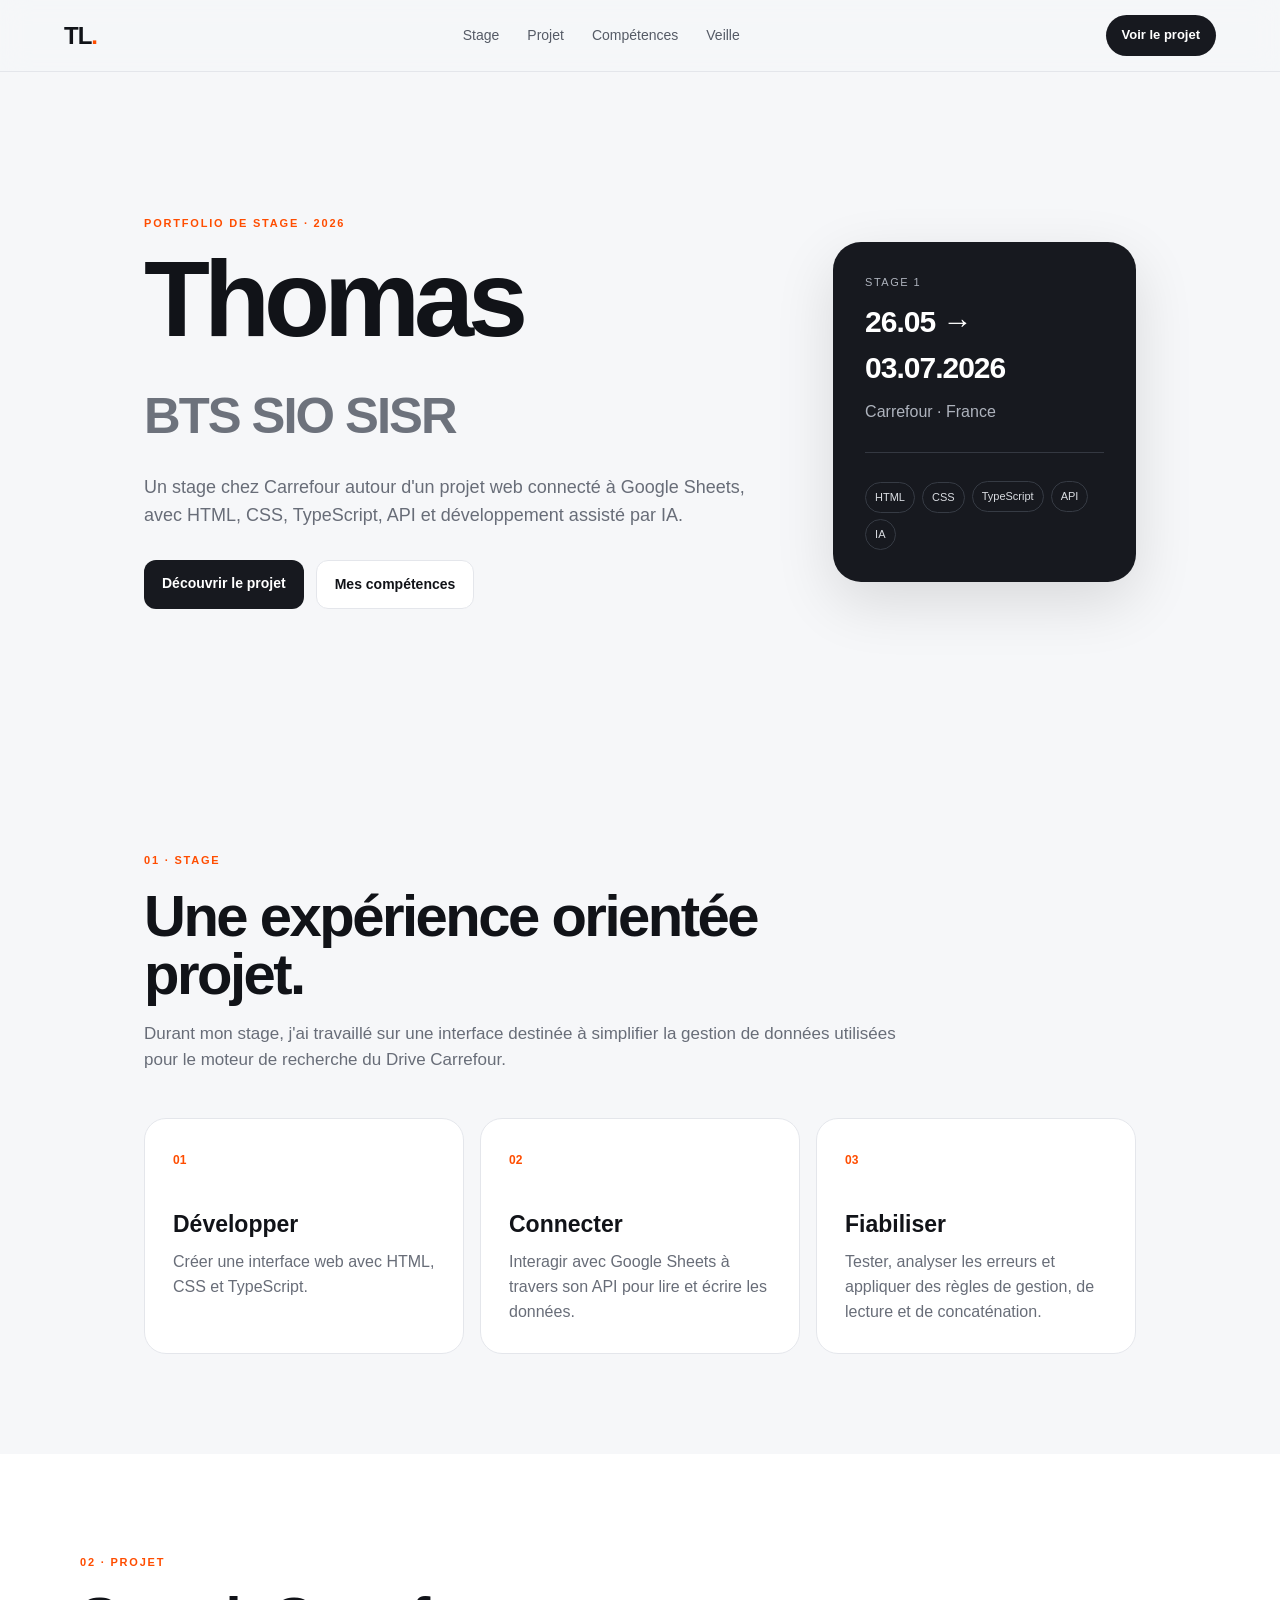
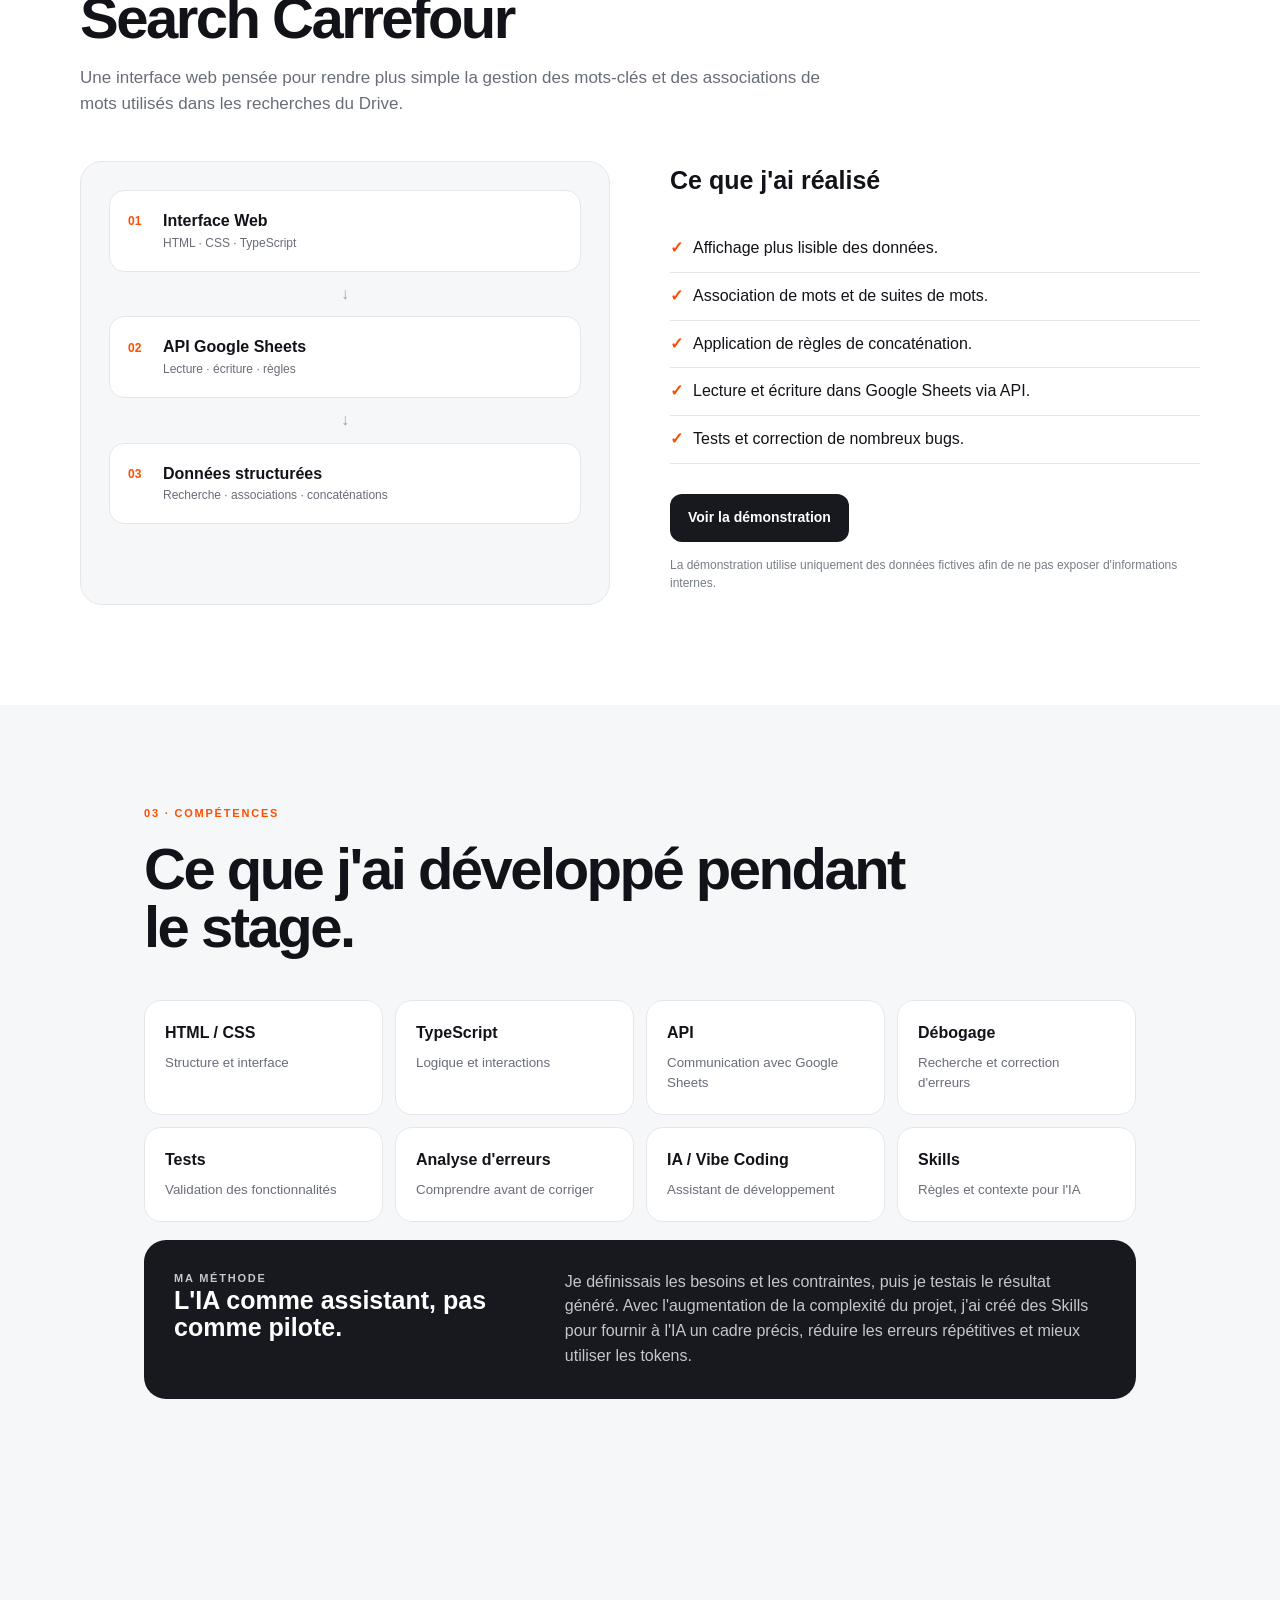
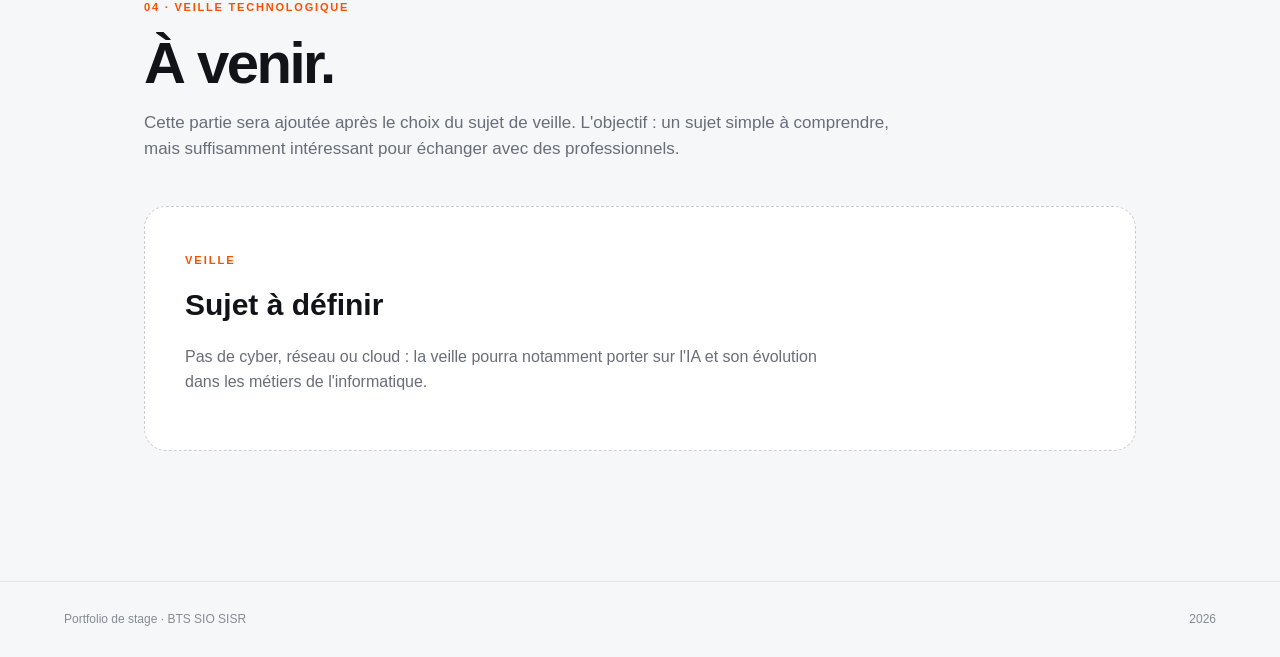
==== index.html @ 4d15cdb6 "Add files via upload" ====
<!doctype html>
<html lang="fr">
<head>
  <meta charset="utf-8">
  <meta name="viewport" content="width=device-width, initial-scale=1">
  <meta name="description" content="Portfolio de stage BTS SIO SISR — Thomas">
  <title>Portfolio — Stage BTS SIO SISR</title>
  <link rel="stylesheet" href="style.css">
</head>
<body>
  <header class="topbar">
    <a class="brand" href="#accueil">TL<span>.</span></a>
    <nav>
      <a href="#stage">Stage</a>
      <a href="#projet">Projet</a>
      <a href="#competences">Compétences</a>
      <a href="#veille">Veille</a>
    </nav>
    <a class="nav-cta" href="projet-demo.html">Voir le projet</a>
  </header>

  <main>
    <section id="accueil" class="hero section">
      <div class="hero-copy reveal">
        <p class="eyebrow">PORTFOLIO DE STAGE · 2026</p>
        <h1>Thomas<br><span>BTS SIO SISR</span></h1>
        <p class="lead">Un stage chez Carrefour autour d'un projet web connecté à Google Sheets, avec HTML, CSS, TypeScript, API et développement assisté par IA.</p>
        <div class="actions">
          <a class="button primary" href="#projet">Découvrir le projet</a>
          <a class="button secondary" href="#competences">Mes compétences</a>
        </div>
      </div>
      <div class="hero-card reveal">
        <div class="card-label">STAGE 1</div>
        <div class="date">26.05 → 03.07.2026</div>
        <div class="place">Carrefour · France</div>
        <div class="mini-line"></div>
        <div class="tags"><span>HTML</span><span>CSS</span><span>TypeScript</span><span>API</span><span>IA</span></div>
      </div>
    </section>

    <section id="stage" class="section">
      <div class="section-head reveal"><p class="eyebrow">01 · STAGE</p><h2>Une expérience orientée projet.</h2><p>Durant mon stage, j'ai travaillé sur une interface destinée à simplifier la gestion de données utilisées pour le moteur de recherche du Drive Carrefour.</p></div>
      <div class="grid three reveal">
        <article class="info-card"><span class="number">01</span><h3>Développer</h3><p>Créer une interface web avec HTML, CSS et TypeScript.</p></article>
        <article class="info-card"><span class="number">02</span><h3>Connecter</h3><p>Interagir avec Google Sheets à travers son API pour lire et écrire les données.</p></article>
        <article class="info-card"><span class="number">03</span><h3>Fiabiliser</h3><p>Tester, analyser les erreurs et appliquer des règles de gestion, de lecture et de concaténation.</p></article>
      </div>
    </section>

    <section id="projet" class="section project-section">
      <div class="section-head reveal"><p class="eyebrow">02 · PROJET</p><h2>Search Carrefour</h2><p>Une interface web pensée pour rendre plus simple la gestion des mots-clés et des associations de mots utilisés dans les recherches du Drive.</p></div>
      <div class="project-layout">
        <div class="project-panel reveal">
          <div class="flow">
            <div class="flow-item"><b>01</b><span>Interface Web</span><small>HTML · CSS · TypeScript</small></div>
            <div class="arrow">↓</div>
            <div class="flow-item"><b>02</b><span>API Google Sheets</span><small>Lecture · écriture · règles</small></div>
            <div class="arrow">↓</div>
            <div class="flow-item"><b>03</b><span>Données structurées</span><small>Recherche · associations · concaténations</small></div>
          </div>
        </div>
        <div class="project-text reveal">
          <h3>Ce que j'ai réalisé</h3>
          <ul class="check-list">
            <li>Affichage plus lisible des données.</li>
            <li>Association de mots et de suites de mots.</li>
            <li>Application de règles de concaténation.</li>
            <li>Lecture et écriture dans Google Sheets via API.</li>
            <li>Tests et correction de nombreux bugs.</li>
          </ul>
          <a class="button primary" href="projet-demo.html">Voir la démonstration</a>
          <p class="note">La démonstration utilise uniquement des données fictives afin de ne pas exposer d'informations internes.</p>
        </div>
      </div>
    </section>

    <section id="competences" class="section">
      <div class="section-head reveal"><p class="eyebrow">03 · COMPÉTENCES</p><h2>Ce que j'ai développé pendant le stage.</h2></div>
      <div class="skills-grid reveal">
        <div><span>HTML / CSS</span><small>Structure et interface</small></div>
        <div><span>TypeScript</span><small>Logique et interactions</small></div>
        <div><span>API</span><small>Communication avec Google Sheets</small></div>
        <div><span>Débogage</span><small>Recherche et correction d'erreurs</small></div>
        <div><span>Tests</span><small>Validation des fonctionnalités</small></div>
        <div><span>Analyse d'erreurs</span><small>Comprendre avant de corriger</small></div>
        <div><span>IA / Vibe Coding</span><small>Assistant de développement</small></div>
        <div><span>Skills</span><small>Règles et contexte pour l'IA</small></div>
      </div>
      <div class="ai-story reveal">
        <div><p class="eyebrow">MA MÉTHODE</p><h3>L'IA comme assistant, pas comme pilote.</h3></div>
        <p>Je définissais les besoins et les contraintes, puis je testais le résultat généré. Avec l'augmentation de la complexité du projet, j'ai créé des Skills pour fournir à l'IA un cadre précis, réduire les erreurs répétitives et mieux utiliser les tokens.</p>
      </div>
    </section>

    <section id="veille" class="section last-section">
      <div class="section-head reveal"><p class="eyebrow">04 · VEILLE TECHNOLOGIQUE</p><h2>À venir.</h2><p>Cette partie sera ajoutée après le choix du sujet de veille. L'objectif : un sujet simple à comprendre, mais suffisamment intéressant pour échanger avec des professionnels.</p></div>
      <div class="veille-placeholder reveal"><span>VEILLE</span><strong>Sujet à définir</strong><p>Pas de cyber, réseau ou cloud : la veille pourra notamment porter sur l'IA et son évolution dans les métiers de l'informatique.</p></div>
    </section>
  </main>

  <footer><span>Portfolio de stage · BTS SIO SISR</span><span>2026</span></footer>
  <script src="script.js"></script>
</body>
</html>
---- style.css ----
:root{--bg:#f6f7f9;--surface:#fff;--text:#111318;--muted:#686d78;--line:#e4e6eb;--accent:#ff4d00;--dark:#17191f;--radius:22px}*{box-sizing:border-box}html{scroll-behavior:smooth}body{margin:0;background:var(--bg);color:var(--text);font-family:Inter,-apple-system,BlinkMacSystemFont,"Segoe UI",sans-serif;line-height:1.55}a{text-decoration:none;color:inherit}.topbar{height:72px;display:flex;align-items:center;justify-content:space-between;padding:0 5vw;border-bottom:1px solid var(--line);background:rgba(246,247,249,.9);backdrop-filter:blur(14px);position:sticky;top:0;z-index:10}.brand{font-size:24px;font-weight:850;letter-spacing:-1px}.brand span{color:var(--accent)}nav{display:flex;gap:28px;color:#555b66;font-size:14px}nav a:hover{color:var(--text)}.nav-cta{background:var(--dark);color:#fff;padding:10px 16px;border-radius:999px;font-size:13px;font-weight:700}.section{max-width:1120px;margin:auto;padding:100px 5vw}.hero{min-height:680px;display:grid;grid-template-columns:1.35fr .65fr;gap:60px;align-items:center}.eyebrow{font-size:11px;letter-spacing:1.8px;font-weight:800;color:var(--accent);margin:0 0 18px}.hero h1{font-size:clamp(58px,9vw,108px);line-height:.9;letter-spacing:-6px;margin:0 0 30px}.hero h1 span{font-size:.47em;letter-spacing:-2px;color:#6d727c}.lead{max-width:650px;color:var(--muted);font-size:18px}.actions{display:flex;gap:12px;margin-top:30px;flex-wrap:wrap}.button{display:inline-flex;padding:13px 18px;border-radius:12px;font-size:14px;font-weight:750}.primary{background:var(--dark);color:#fff}.secondary{border:1px solid var(--line);background:#fff}.hero-card{background:var(--dark);color:#fff;border-radius:28px;padding:32px;min-height:330px;display:flex;flex-direction:column;justify-content:flex-end;box-shadow:0 20px 60px rgba(0,0,0,.12)}.card-label{font-size:11px;letter-spacing:1.5px;color:#aeb3bd}.date{font-size:30px;font-weight:800;letter-spacing:-1px;margin:8px 0}.place{color:#aeb3bd}.mini-line{height:1px;background:#343841;margin:28px 0}.tags{display:flex;gap:7px;flex-wrap:wrap}.tags span{font-size:11px;border:1px solid #363b44;padding:6px 9px;border-radius:999px;color:#d9dce1}.section-head{max-width:760px;margin-bottom:44px}.section-head h2{font-size:clamp(36px,5vw,58px);line-height:1;letter-spacing:-2.5px;margin:0 0 18px}.section-head>p:last-child{color:var(--muted);font-size:17px}.grid{display:grid;gap:16px}.three{grid-template-columns:repeat(3,1fr)}.info-card{background:var(--surface);border:1px solid var(--line);border-radius:var(--radius);padding:28px}.number{color:var(--accent);font-size:12px;font-weight:800}.info-card h3{font-size:23px;margin:35px 0 8px}.info-card p{color:var(--muted);margin:0}.project-section{background:#fff;max-width:none;padding-left:max(5vw,calc((100% - 1120px)/2));padding-right:max(5vw,calc((100% - 1120px)/2))}.project-layout{display:grid;grid-template-columns:1fr 1fr;gap:60px;max-width:1120px}.project-panel{background:var(--bg);border:1px solid var(--line);border-radius:var(--radius);padding:28px}.flow{display:flex;flex-direction:column;gap:10px}.flow-item{background:#fff;border:1px solid var(--line);border-radius:15px;padding:18px;display:grid;grid-template-columns:35px 1fr;align-items:center}.flow-item b{color:var(--accent);font-size:12px}.flow-item span{font-weight:800}.flow-item small{grid-column:2;color:var(--muted);font-size:12px}.arrow{text-align:center;color:#9da2ab}.project-text h3{font-size:25px;margin-top:0}.check-list{padding:0;list-style:none;margin:0 0 30px}.check-list li{padding:11px 0;border-bottom:1px solid var(--line)}.check-list li:before{content:'✓';color:var(--accent);font-weight:800;margin-right:10px}.note,.demo-note{font-size:12px;color:#777d87;margin-top:14px}.skills-grid{display:grid;grid-template-columns:repeat(4,1fr);gap:12px}.skills-grid div{background:#fff;border:1px solid var(--line);border-radius:17px;padding:20px}.skills-grid span{display:block;font-weight:800}.skills-grid small{display:block;color:var(--muted);margin-top:7px}.ai-story{margin-top:18px;background:var(--dark);color:#fff;border-radius:var(--radius);padding:30px;display:grid;grid-template-columns:.8fr 1.2fr;gap:30px}.ai-story h3{font-size:25px;line-height:1.1;margin:0}.ai-story p{color:#c3c7cf;margin:0}.last-section{padding-bottom:130px}.veille-placeholder{border:1px dashed #c9ccd2;border-radius:var(--radius);padding:40px;background:#fff}.veille-placeholder span{font-size:11px;letter-spacing:2px;color:var(--accent);font-weight:800}.veille-placeholder strong{display:block;font-size:30px;margin:10px 0}.veille-placeholder p{color:var(--muted);max-width:650px}footer{border-top:1px solid var(--line);padding:28px 5vw;display:flex;justify-content:space-between;color:#858a93;font-size:12px}.demo-body{background:#eef0f3}.demo-wrap{max-width:1100px;margin:auto;padding:70px 5vw}.demo-head{display:flex;justify-content:space-between;align-items:end;gap:30px;margin-bottom:30px}.demo-head h1{font-size:52px;letter-spacing:-2px;margin:0 0 8px}.demo-head p{color:var(--muted)}.status{font-size:12px;background:#fff;border:1px solid var(--line);padding:9px 12px;border-radius:999px}.status:first-letter{color:#25a15b}.demo-toolbar{display:flex;gap:10px;margin-bottom:15px}.demo-toolbar input{flex:1;border:1px solid var(--line);border-radius:12px;padding:13px 15px;font:inherit;background:#fff}.demo-toolbar button{border:0;border-radius:12px;padding:0 18px;background:var(--dark);color:#fff;font-weight:750}.table-card{background:#fff;border:1px solid var(--line);border-radius:18px;overflow:auto}table{width:100%;border-collapse:collapse;text-align:left}th,td{padding:16px;border-bottom:1px solid var(--line);font-size:14px}th{font-size:11px;text-transform:uppercase;letter-spacing:1px;color:#777d87}.pill{font-size:11px;padding:5px 8px;border-radius:999px;background:#f0f1f3}.reveal{animation:rise .7s ease both}@keyframes rise{from{opacity:0;transform:translateY(15px)}to{opacity:1;transform:none}}@media(max-width:800px){nav{display:none}.hero,.project-layout,.ai-story{grid-template-columns:1fr}.three,.skills-grid{grid-template-columns:1fr 1fr}.hero{padding-top:70px}.hero h1{letter-spacing:-4px}.demo-head{display:block}}@media(max-width:520px){.three,.skills-grid{grid-template-columns:1fr}.topbar{padding:0 18px}.section{padding:70px 18px}.project-section{padding-left:18px;padding-right:18px}.hero{min-height:auto}.hero-card{min-height:260px}footer{padding:24px 18px}}
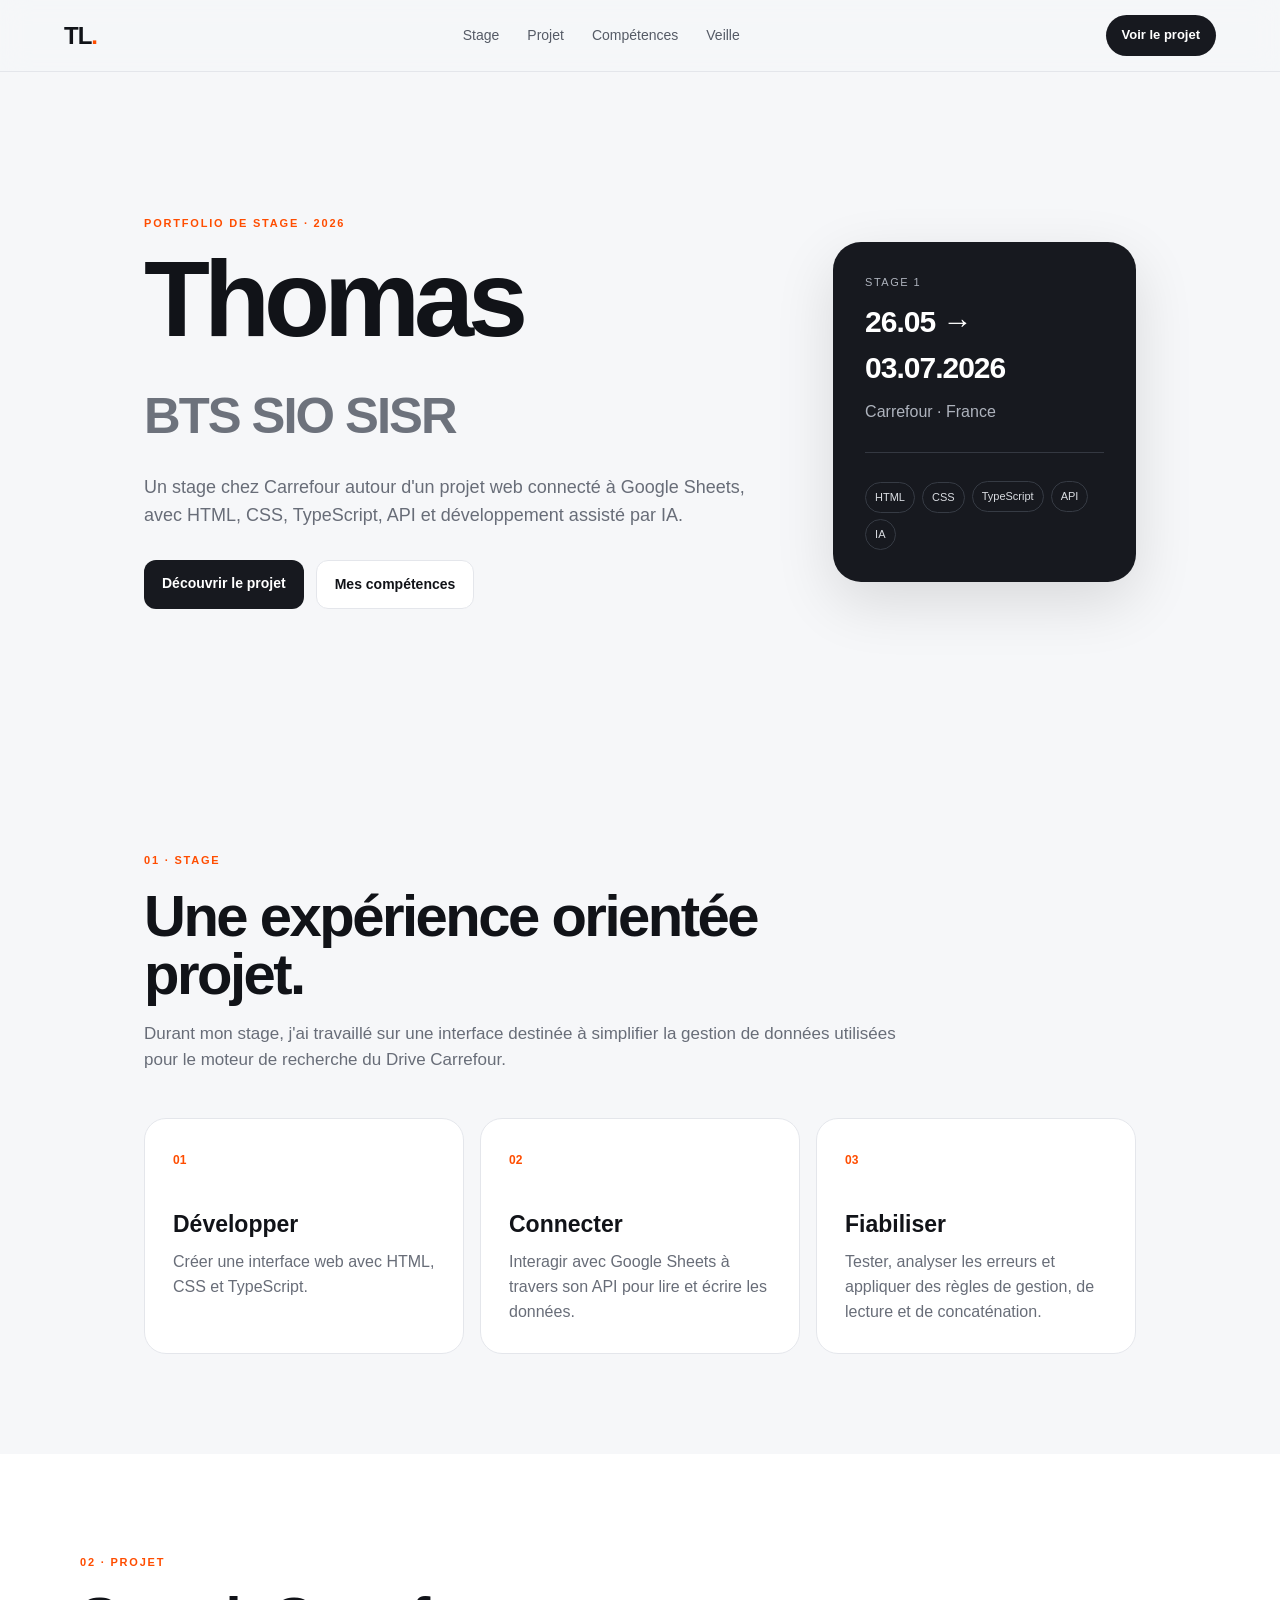
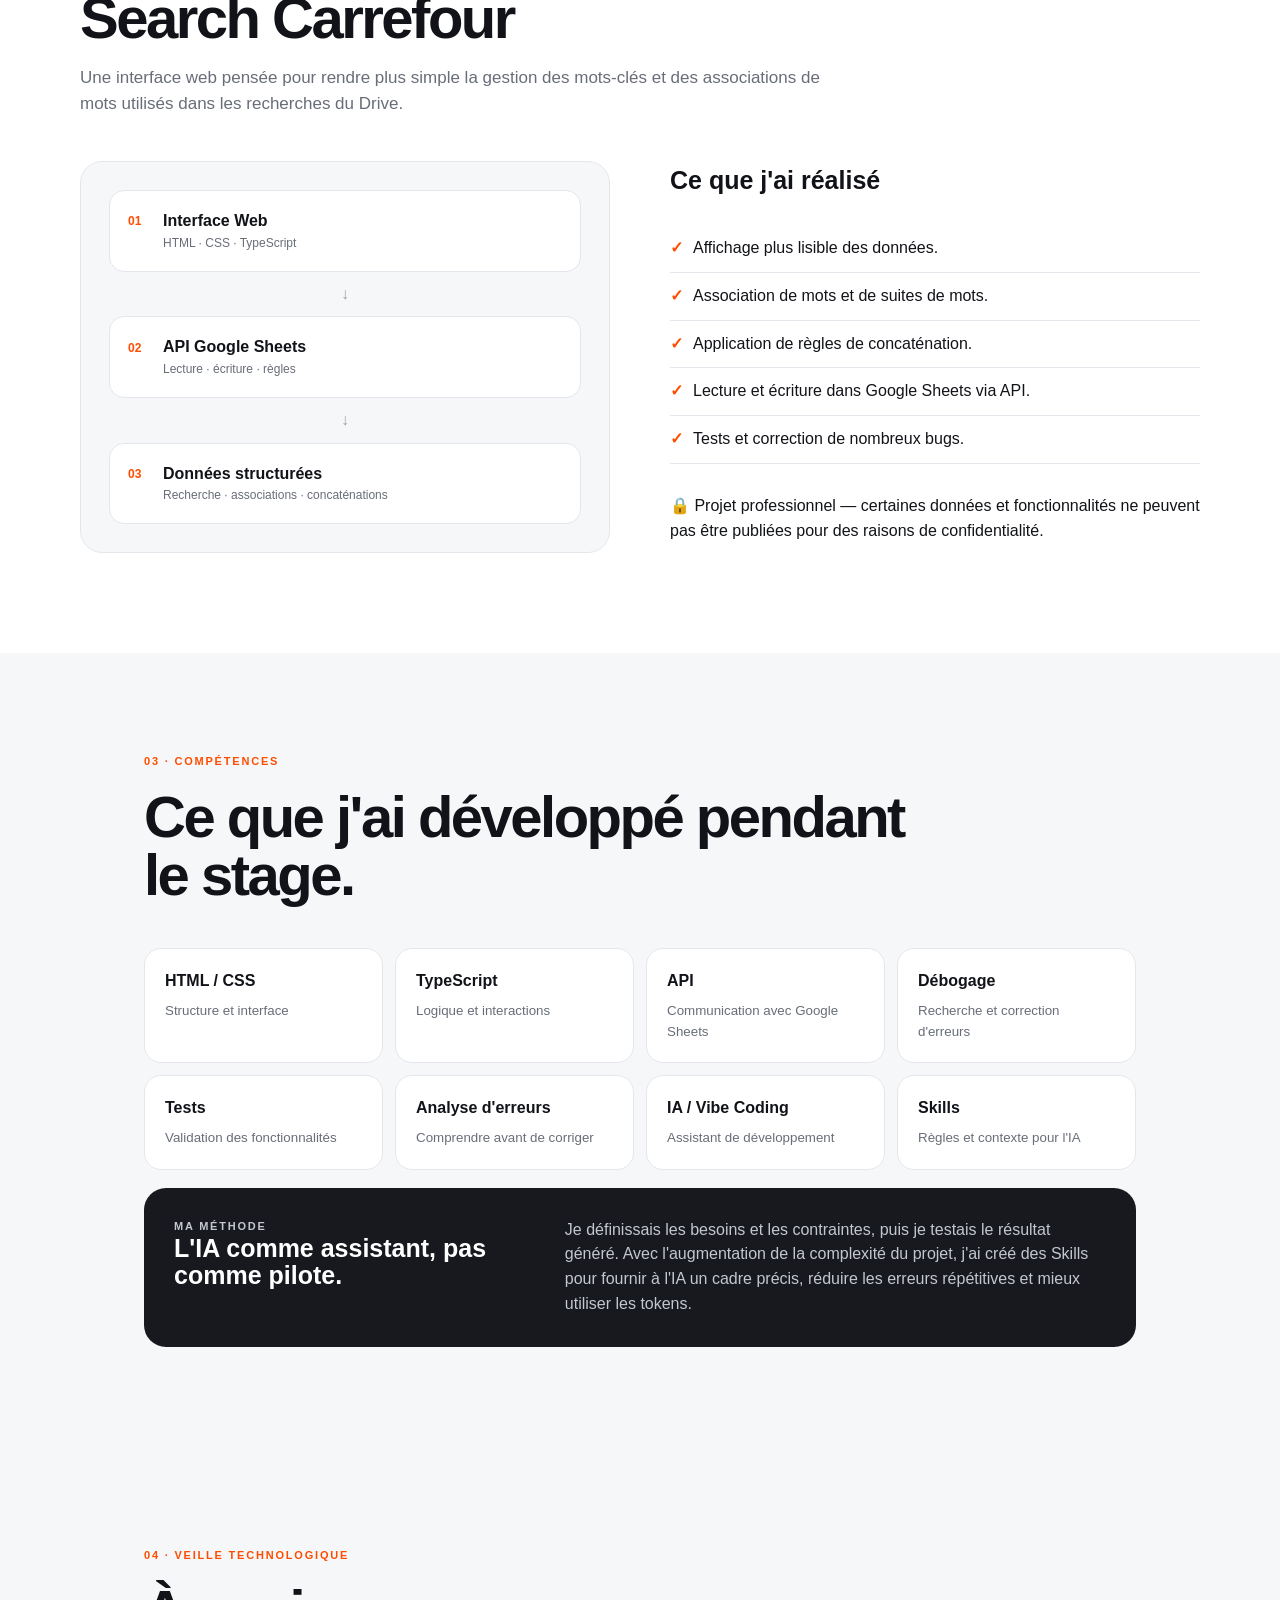
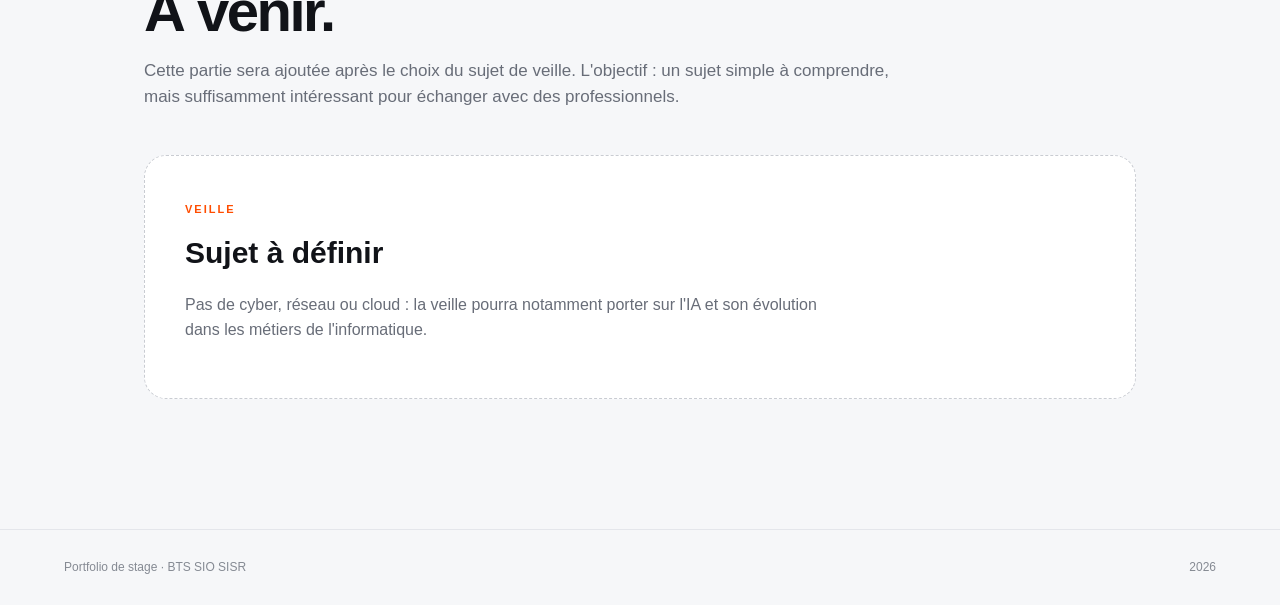
==== commit 12ddd05f: "Update index.html" ====
--- a/index.html
+++ b/index.html
@@ -69,8 +69,9 @@
             <li>Lecture et écriture dans Google Sheets via API.</li>
             <li>Tests et correction de nombreux bugs.</li>
           </ul>
-          <a class="button primary" href="projet-demo.html">Voir la démonstration</a>
-          <p class="note">La démonstration utilise uniquement des données fictives afin de ne pas exposer d'informations internes.</p>
+          <div class="confidentiality">
+    🔒 Projet professionnel — certaines données et fonctionnalités ne peuvent pas être publiées pour des raisons de confidentialité.
+</div>
         </div>
       </div>
     </section>
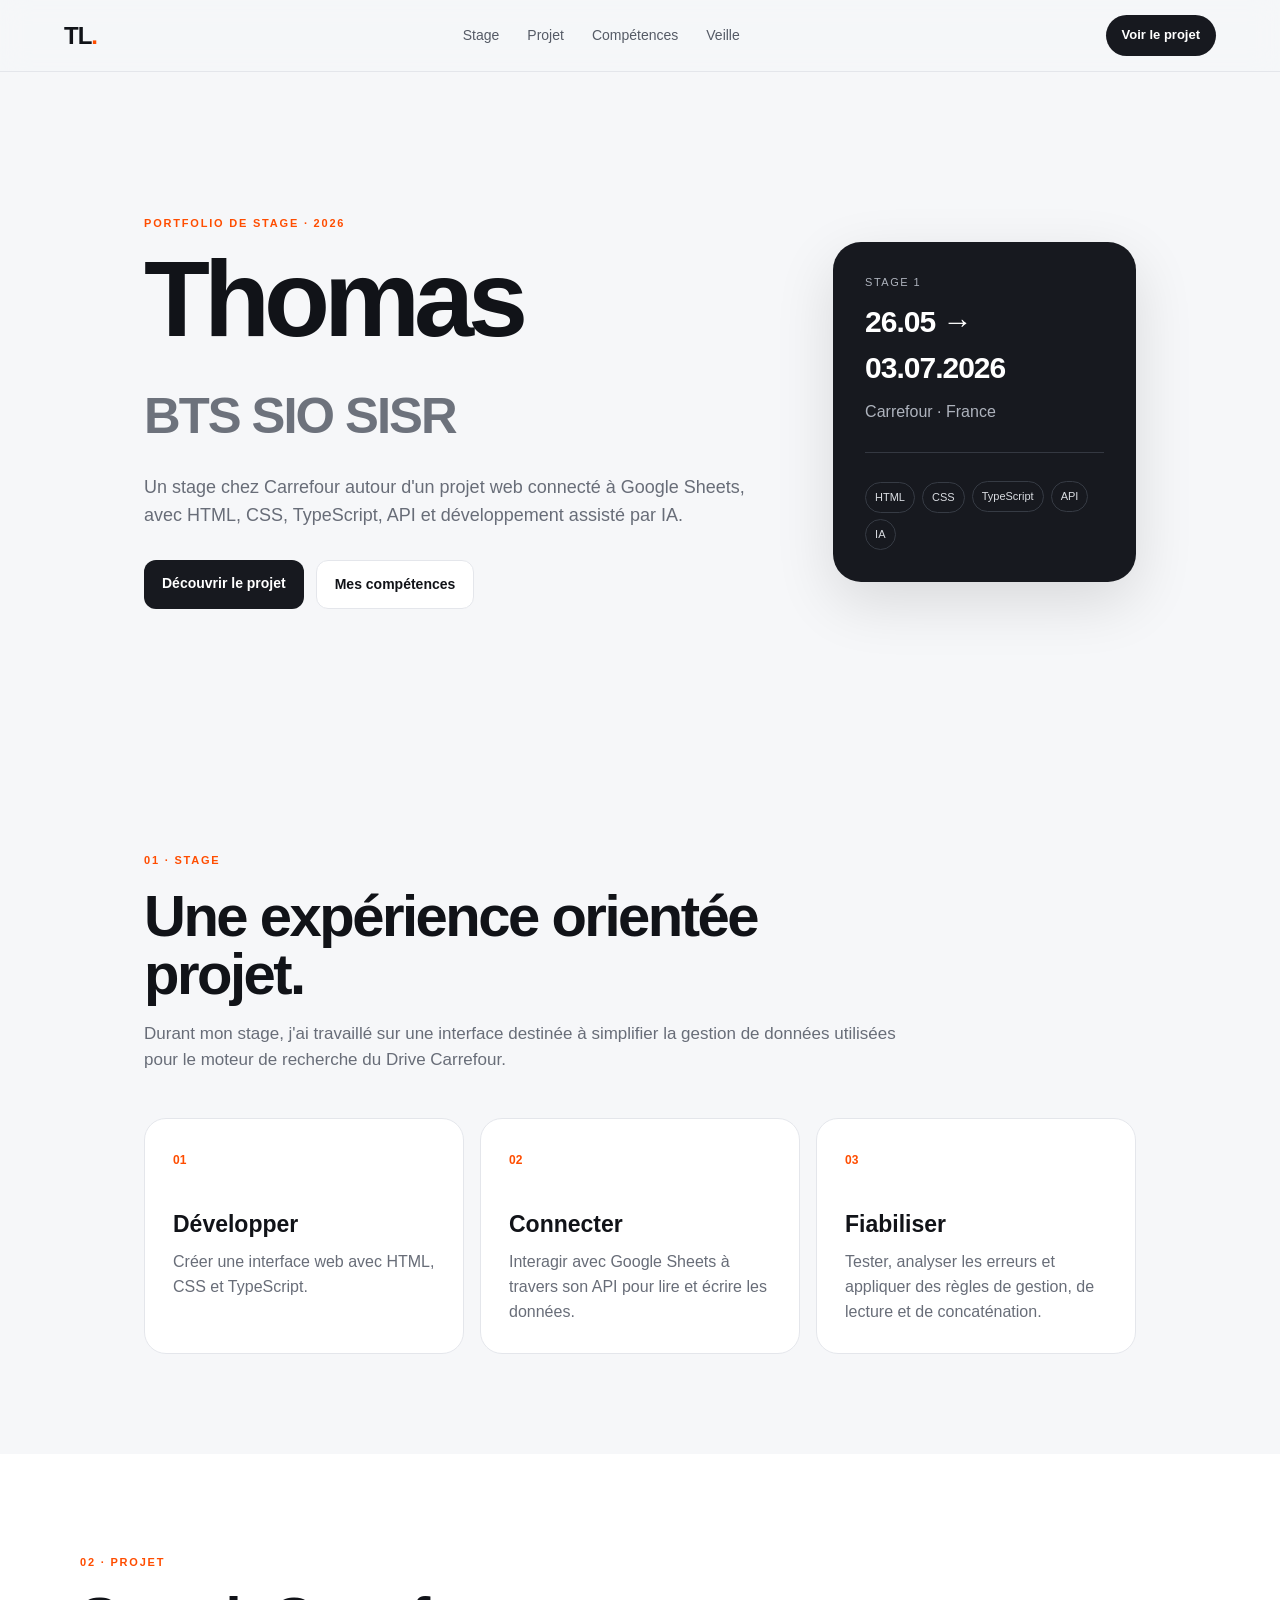
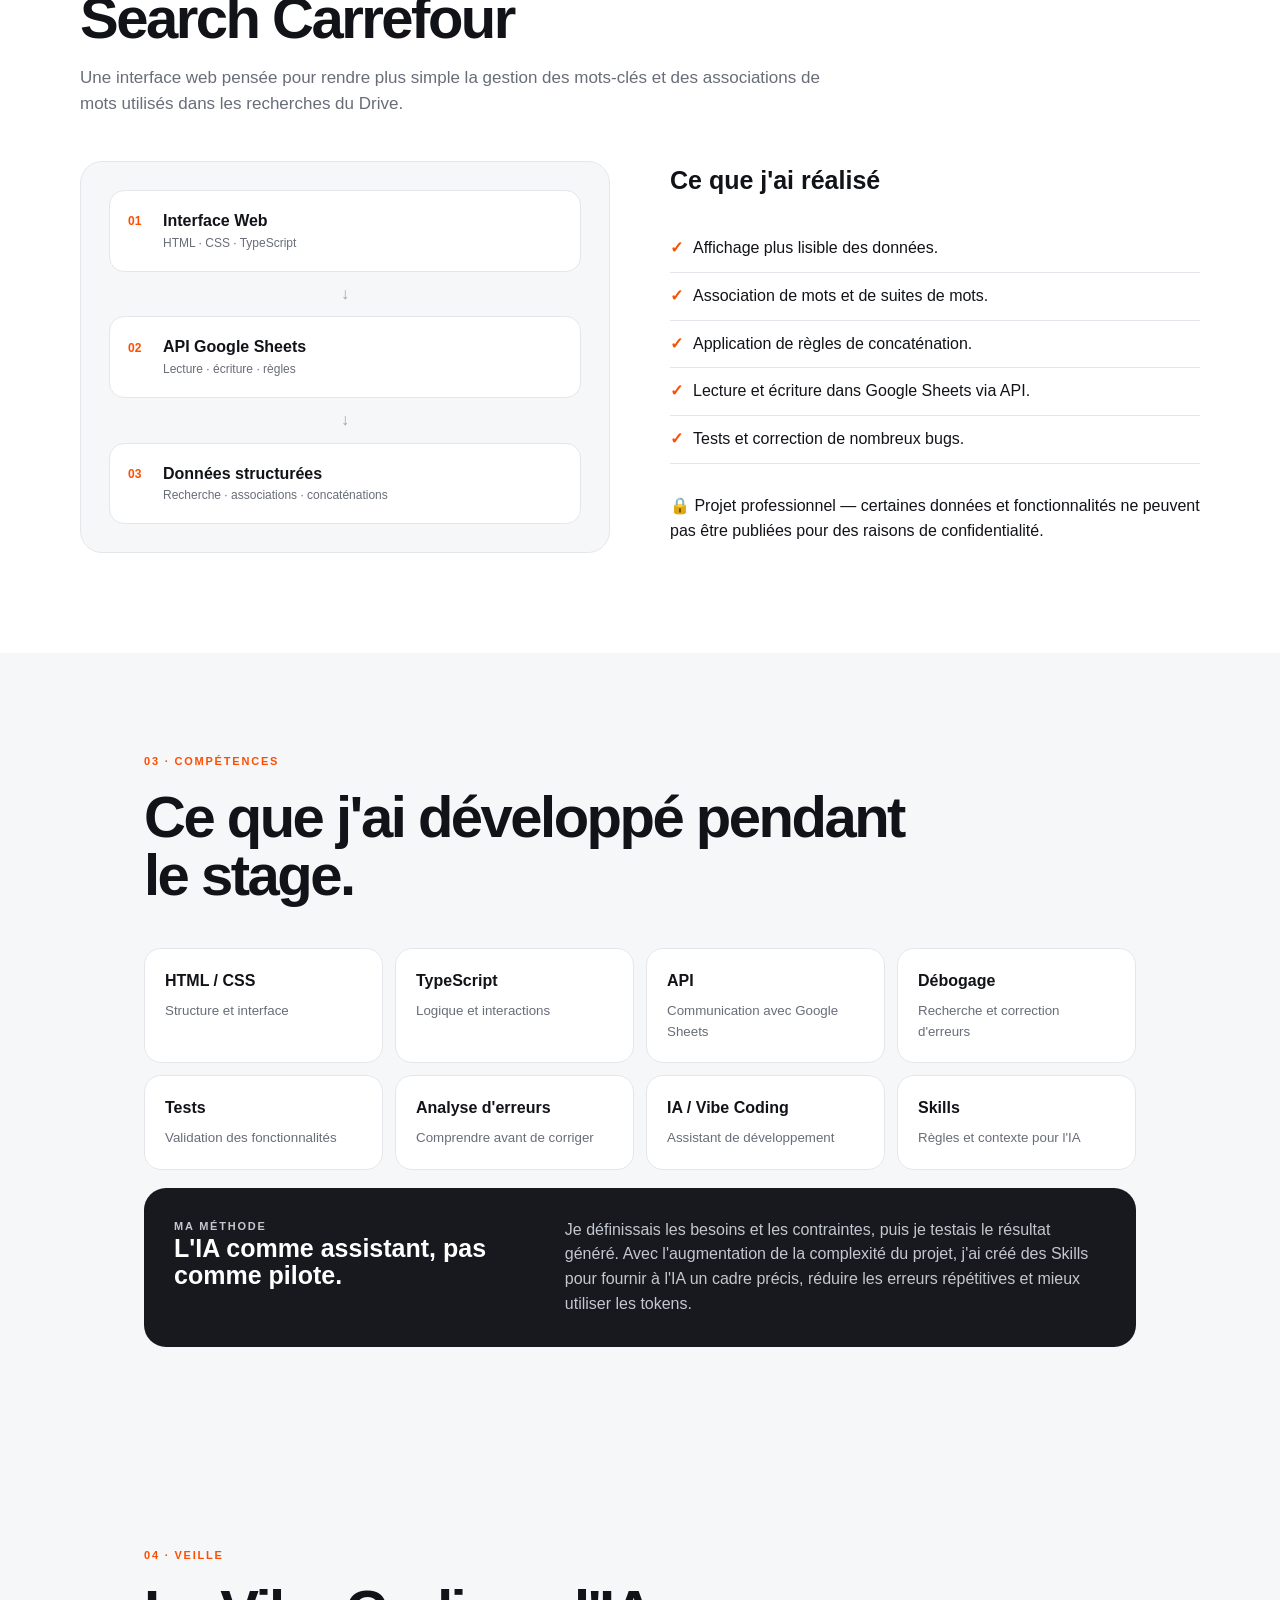
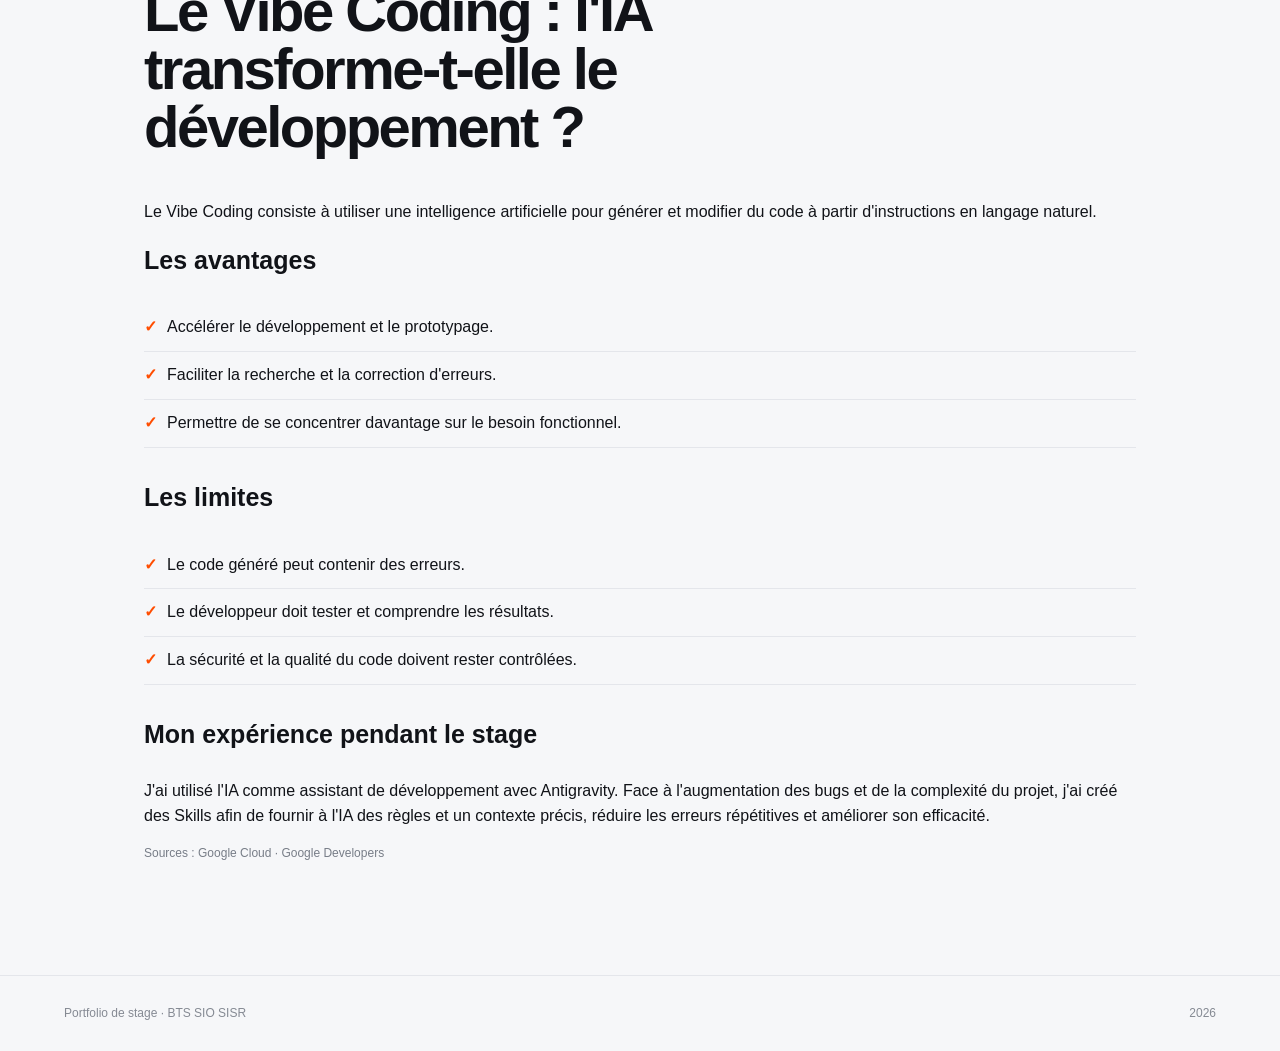
==== commit 3d2c3bc8: "Add 'Vibe Coding' section about AI in development Added a new section on 'Vibe Coding' discussing th" ====
--- a/index.html
+++ b/index.html
@@ -94,10 +94,45 @@
       </div>
     </section>
 
-    <section id="veille" class="section last-section">
-      <div class="section-head reveal"><p class="eyebrow">04 · VEILLE TECHNOLOGIQUE</p><h2>À venir.</h2><p>Cette partie sera ajoutée après le choix du sujet de veille. L'objectif : un sujet simple à comprendre, mais suffisamment intéressant pour échanger avec des professionnels.</p></div>
-      <div class="veille-placeholder reveal"><span>VEILLE</span><strong>Sujet à définir</strong><p>Pas de cyber, réseau ou cloud : la veille pourra notamment porter sur l'IA et son évolution dans les métiers de l'informatique.</p></div>
-    </section>
+    <section id="veille" class="section">
+    <div class="section-head">
+        <p class="eyebrow">04 · VEILLE</p>
+        <h2>Le Vibe Coding : l'IA transforme-t-elle le développement ?</h2>
+    </div>
+
+    <div class="project-text reveal">
+        <p>
+            Le Vibe Coding consiste à utiliser une intelligence artificielle
+            pour générer et modifier du code à partir d'instructions en langage naturel.
+        </p>
+
+        <h3>Les avantages</h3>
+        <ul class="check-list">
+            <li>Accélérer le développement et le prototypage.</li>
+            <li>Faciliter la recherche et la correction d'erreurs.</li>
+            <li>Permettre de se concentrer davantage sur le besoin fonctionnel.</li>
+        </ul>
+
+        <h3>Les limites</h3>
+        <ul class="check-list">
+            <li>Le code généré peut contenir des erreurs.</li>
+            <li>Le développeur doit tester et comprendre les résultats.</li>
+            <li>La sécurité et la qualité du code doivent rester contrôlées.</li>
+        </ul>
+
+        <h3>Mon expérience pendant le stage</h3>
+        <p>
+            J'ai utilisé l'IA comme assistant de développement avec Antigravity.
+            Face à l'augmentation des bugs et de la complexité du projet,
+            j'ai créé des Skills afin de fournir à l'IA des règles et un contexte
+            précis, réduire les erreurs répétitives et améliorer son efficacité.
+        </p>
+
+        <p class="note">
+            Sources : Google Cloud · Google Developers
+        </p>
+    </div>
+</section>
   </main>
 
   <footer><span>Portfolio de stage · BTS SIO SISR</span><span>2026</span></footer>
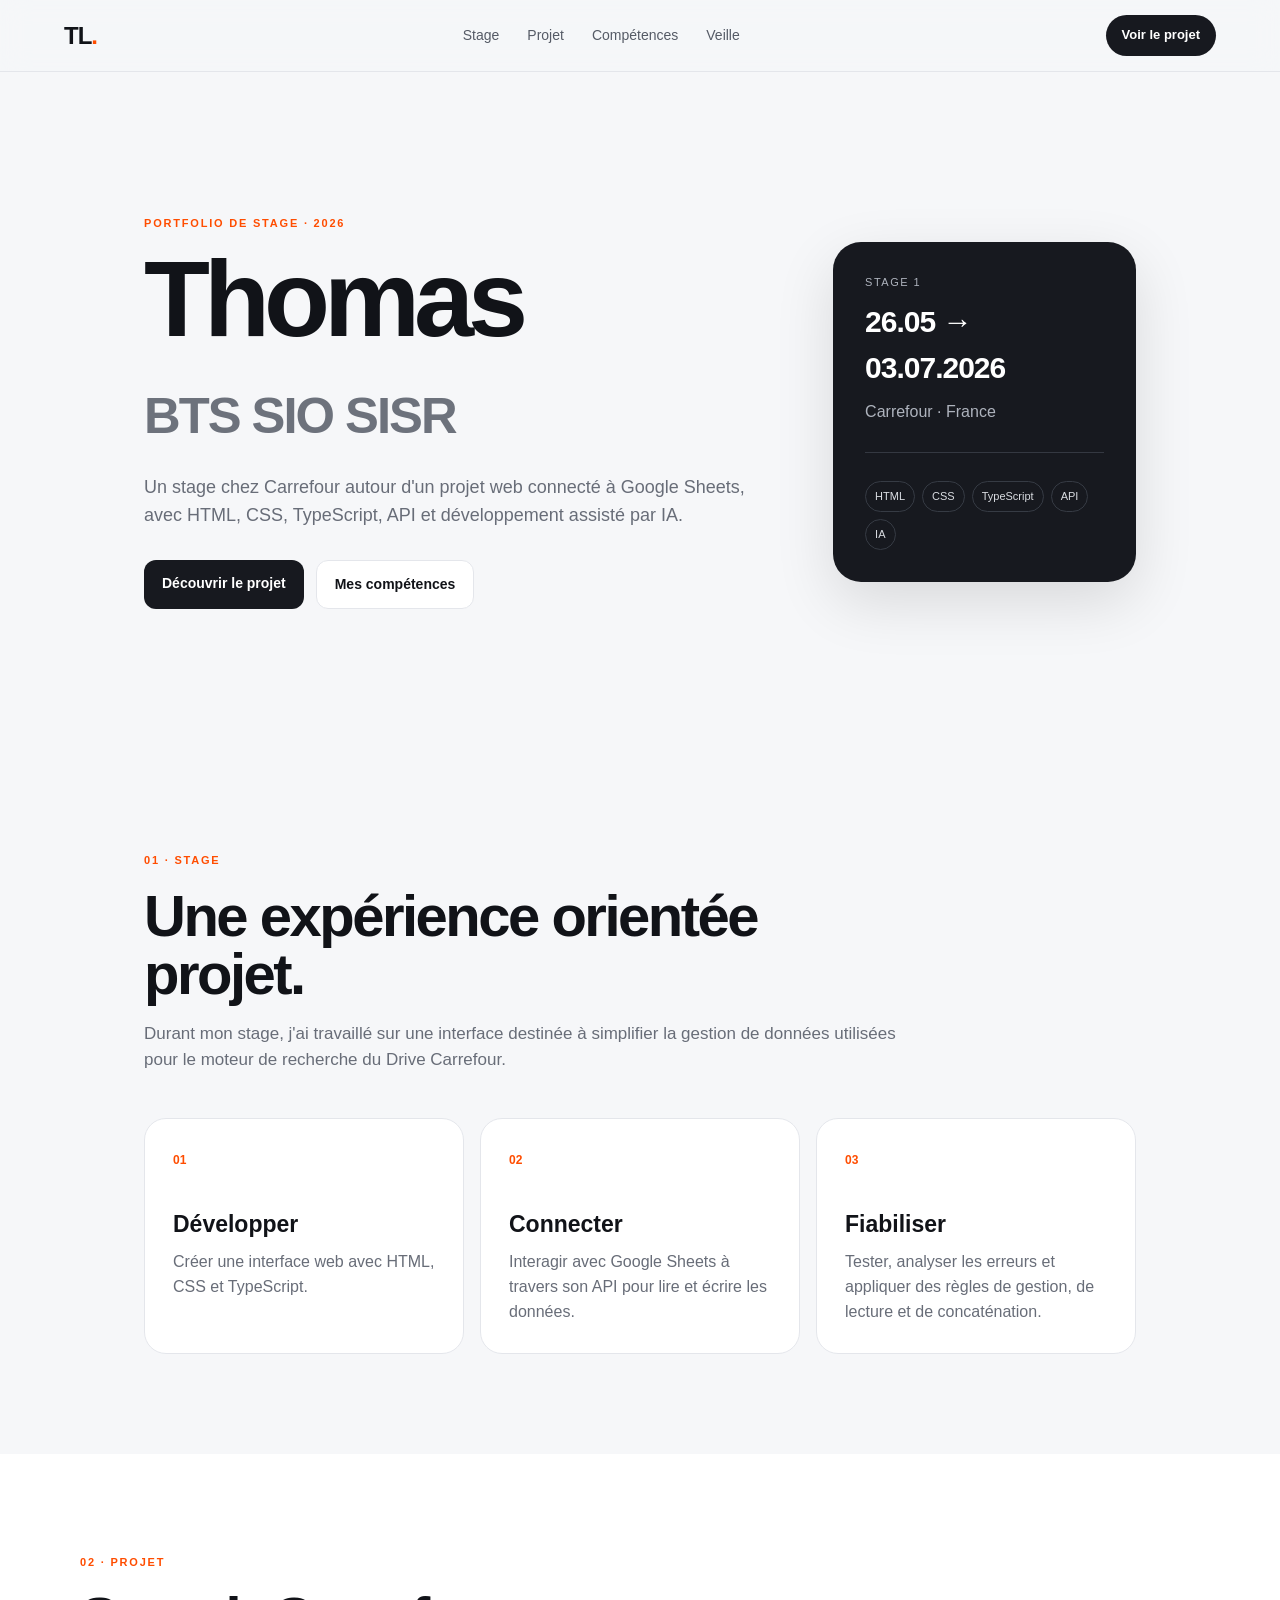
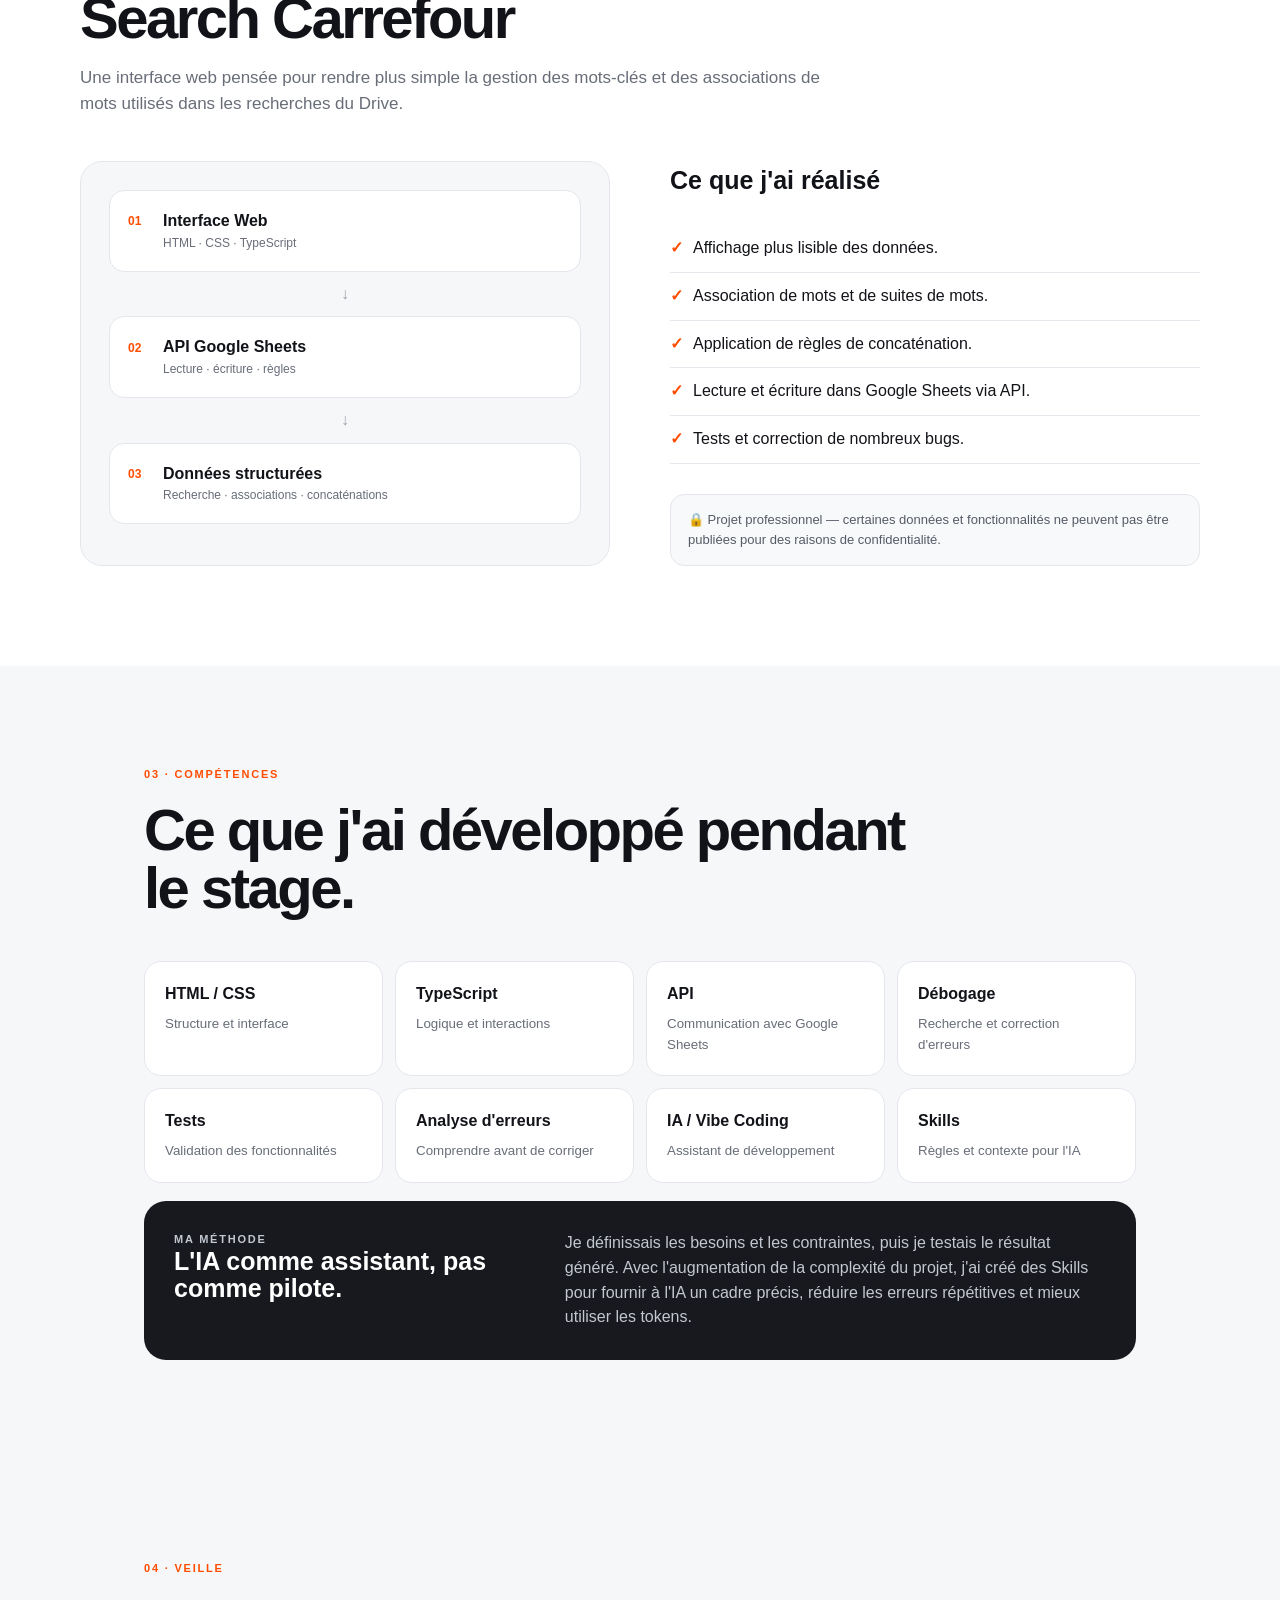
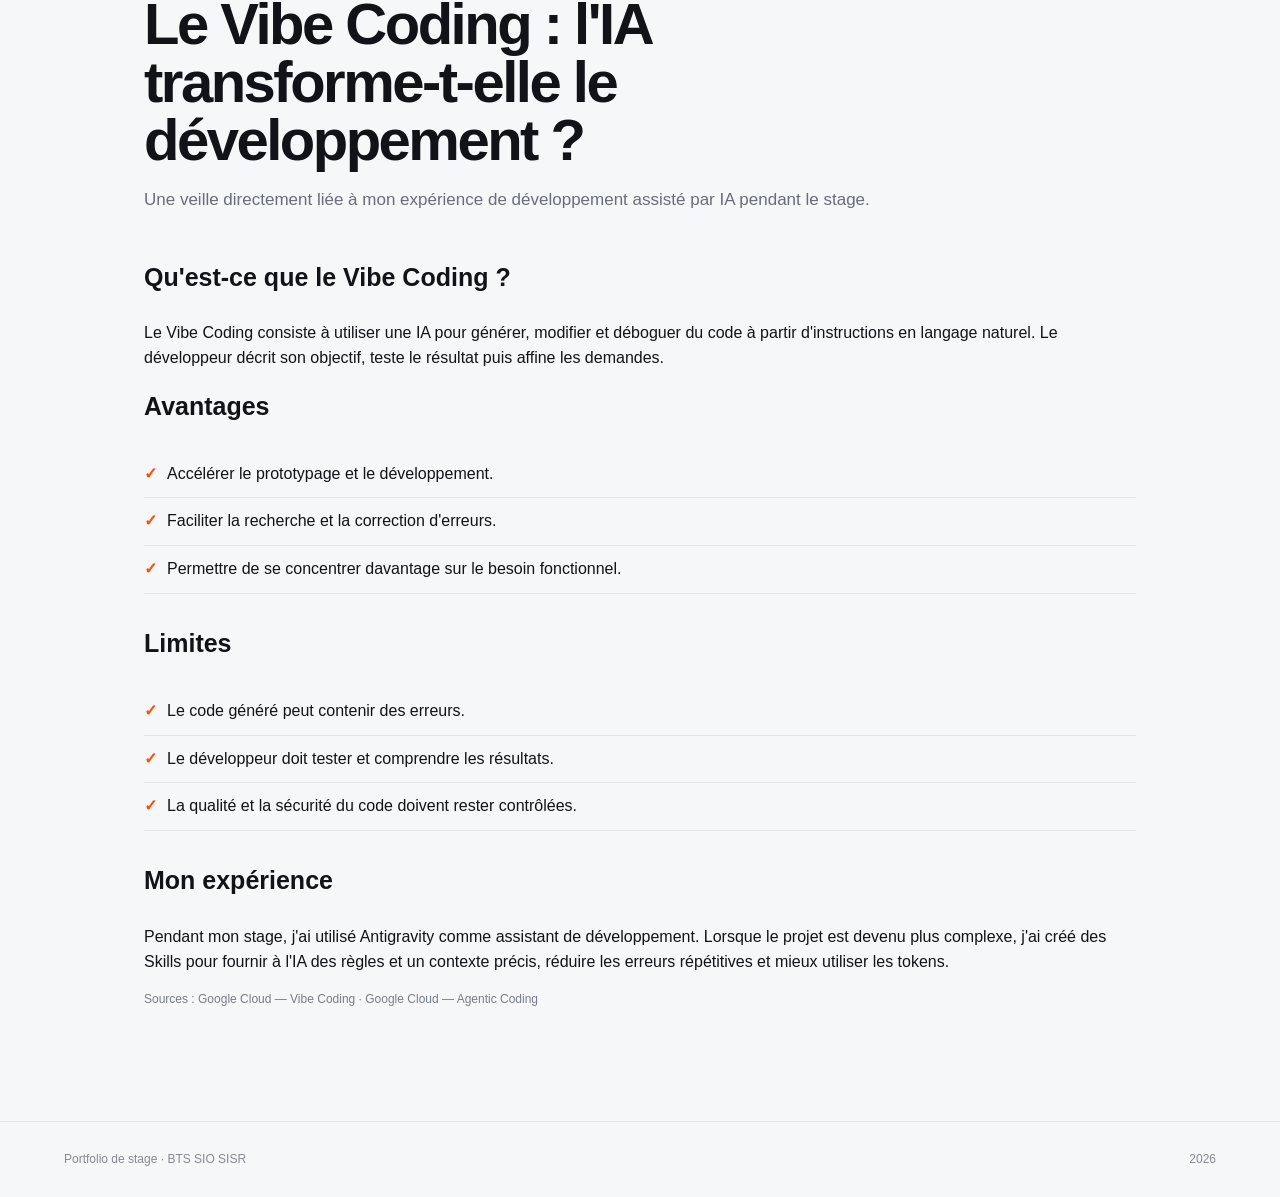
==== commit 46ded8c4: "Add files via upload" ====
--- a/index.html
+++ b/index.html
@@ -16,7 +16,7 @@
       <a href="#competences">Compétences</a>
       <a href="#veille">Veille</a>
     </nav>
-    <a class="nav-cta" href="projet-demo.html">Voir le projet</a>
+    <a class="nav-cta" href="#projet">Voir le projet</a>
   </header>
 
   <main>
@@ -95,44 +95,50 @@
     </section>
 
     <section id="veille" class="section">
-    <div class="section-head">
+      <div class="section-head reveal">
         <p class="eyebrow">04 · VEILLE</p>
         <h2>Le Vibe Coding : l'IA transforme-t-elle le développement ?</h2>
-    </div>
+        <p>Une veille directement liée à mon expérience de développement assisté par IA pendant le stage.</p>
+      </div>
 
-    <div class="project-text reveal">
+      <div class="project-text reveal">
+        <h3>Qu'est-ce que le Vibe Coding ?</h3>
         <p>
-            Le Vibe Coding consiste à utiliser une intelligence artificielle
-            pour générer et modifier du code à partir d'instructions en langage naturel.
+          Le Vibe Coding consiste à utiliser une IA pour générer, modifier et déboguer
+          du code à partir d'instructions en langage naturel. Le développeur décrit
+          son objectif, teste le résultat puis affine les demandes.
         </p>
 
-        <h3>Les avantages</h3>
+        <h3>Avantages</h3>
         <ul class="check-list">
-            <li>Accélérer le développement et le prototypage.</li>
-            <li>Faciliter la recherche et la correction d'erreurs.</li>
-            <li>Permettre de se concentrer davantage sur le besoin fonctionnel.</li>
+          <li>Accélérer le prototypage et le développement.</li>
+          <li>Faciliter la recherche et la correction d'erreurs.</li>
+          <li>Permettre de se concentrer davantage sur le besoin fonctionnel.</li>
         </ul>
 
-        <h3>Les limites</h3>
+        <h3>Limites</h3>
         <ul class="check-list">
-            <li>Le code généré peut contenir des erreurs.</li>
-            <li>Le développeur doit tester et comprendre les résultats.</li>
-            <li>La sécurité et la qualité du code doivent rester contrôlées.</li>
+          <li>Le code généré peut contenir des erreurs.</li>
+          <li>Le développeur doit tester et comprendre les résultats.</li>
+          <li>La qualité et la sécurité du code doivent rester contrôlées.</li>
         </ul>
 
-        <h3>Mon expérience pendant le stage</h3>
+        <h3>Mon expérience</h3>
         <p>
-            J'ai utilisé l'IA comme assistant de développement avec Antigravity.
-            Face à l'augmentation des bugs et de la complexité du projet,
-            j'ai créé des Skills afin de fournir à l'IA des règles et un contexte
-            précis, réduire les erreurs répétitives et améliorer son efficacité.
+          Pendant mon stage, j'ai utilisé Antigravity comme assistant de développement.
+          Lorsque le projet est devenu plus complexe, j'ai créé des Skills pour fournir
+          à l'IA des règles et un contexte précis, réduire les erreurs répétitives et
+          mieux utiliser les tokens.
         </p>
 
         <p class="note">
-            Sources : Google Cloud · Google Developers
+          Sources :
+          <a href="https://cloud.google.com/discover/what-is-vibe-coding" target="_blank" rel="noopener">Google Cloud — Vibe Coding</a>
+          ·
+          <a href="https://cloud.google.com/discover/what-is-agentic-coding" target="_blank" rel="noopener">Google Cloud — Agentic Coding</a>
         </p>
-    </div>
-</section>
+      </div>
+    </section>
   </main>
 
   <footer><span>Portfolio de stage · BTS SIO SISR</span><span>2026</span></footer>
--- a/style.css
+++ b/style.css
@@ -1 +1,5 @@
 :root{--bg:#f6f7f9;--surface:#fff;--text:#111318;--muted:#686d78;--line:#e4e6eb;--accent:#ff4d00;--dark:#17191f;--radius:22px}*{box-sizing:border-box}html{scroll-behavior:smooth}body{margin:0;background:var(--bg);color:var(--text);font-family:Inter,-apple-system,BlinkMacSystemFont,"Segoe UI",sans-serif;line-height:1.55}a{text-decoration:none;color:inherit}.topbar{height:72px;display:flex;align-items:center;justify-content:space-between;padding:0 5vw;border-bottom:1px solid var(--line);background:rgba(246,247,249,.9);backdrop-filter:blur(14px);position:sticky;top:0;z-index:10}.brand{font-size:24px;font-weight:850;letter-spacing:-1px}.brand span{color:var(--accent)}nav{display:flex;gap:28px;color:#555b66;font-size:14px}nav a:hover{color:var(--text)}.nav-cta{background:var(--dark);color:#fff;padding:10px 16px;border-radius:999px;font-size:13px;font-weight:700}.section{max-width:1120px;margin:auto;padding:100px 5vw}.hero{min-height:680px;display:grid;grid-template-columns:1.35fr .65fr;gap:60px;align-items:center}.eyebrow{font-size:11px;letter-spacing:1.8px;font-weight:800;color:var(--accent);margin:0 0 18px}.hero h1{font-size:clamp(58px,9vw,108px);line-height:.9;letter-spacing:-6px;margin:0 0 30px}.hero h1 span{font-size:.47em;letter-spacing:-2px;color:#6d727c}.lead{max-width:650px;color:var(--muted);font-size:18px}.actions{display:flex;gap:12px;margin-top:30px;flex-wrap:wrap}.button{display:inline-flex;padding:13px 18px;border-radius:12px;font-size:14px;font-weight:750}.primary{background:var(--dark);color:#fff}.secondary{border:1px solid var(--line);background:#fff}.hero-card{background:var(--dark);color:#fff;border-radius:28px;padding:32px;min-height:330px;display:flex;flex-direction:column;justify-content:flex-end;box-shadow:0 20px 60px rgba(0,0,0,.12)}.card-label{font-size:11px;letter-spacing:1.5px;color:#aeb3bd}.date{font-size:30px;font-weight:800;letter-spacing:-1px;margin:8px 0}.place{color:#aeb3bd}.mini-line{height:1px;background:#343841;margin:28px 0}.tags{display:flex;gap:7px;flex-wrap:wrap}.tags span{font-size:11px;border:1px solid #363b44;padding:6px 9px;border-radius:999px;color:#d9dce1}.section-head{max-width:760px;margin-bottom:44px}.section-head h2{font-size:clamp(36px,5vw,58px);line-height:1;letter-spacing:-2.5px;margin:0 0 18px}.section-head>p:last-child{color:var(--muted);font-size:17px}.grid{display:grid;gap:16px}.three{grid-template-columns:repeat(3,1fr)}.info-card{background:var(--surface);border:1px solid var(--line);border-radius:var(--radius);padding:28px}.number{color:var(--accent);font-size:12px;font-weight:800}.info-card h3{font-size:23px;margin:35px 0 8px}.info-card p{color:var(--muted);margin:0}.project-section{background:#fff;max-width:none;padding-left:max(5vw,calc((100% - 1120px)/2));padding-right:max(5vw,calc((100% - 1120px)/2))}.project-layout{display:grid;grid-template-columns:1fr 1fr;gap:60px;max-width:1120px}.project-panel{background:var(--bg);border:1px solid var(--line);border-radius:var(--radius);padding:28px}.flow{display:flex;flex-direction:column;gap:10px}.flow-item{background:#fff;border:1px solid var(--line);border-radius:15px;padding:18px;display:grid;grid-template-columns:35px 1fr;align-items:center}.flow-item b{color:var(--accent);font-size:12px}.flow-item span{font-weight:800}.flow-item small{grid-column:2;color:var(--muted);font-size:12px}.arrow{text-align:center;color:#9da2ab}.project-text h3{font-size:25px;margin-top:0}.check-list{padding:0;list-style:none;margin:0 0 30px}.check-list li{padding:11px 0;border-bottom:1px solid var(--line)}.check-list li:before{content:'✓';color:var(--accent);font-weight:800;margin-right:10px}.note,.demo-note{font-size:12px;color:#777d87;margin-top:14px}.skills-grid{display:grid;grid-template-columns:repeat(4,1fr);gap:12px}.skills-grid div{background:#fff;border:1px solid var(--line);border-radius:17px;padding:20px}.skills-grid span{display:block;font-weight:800}.skills-grid small{display:block;color:var(--muted);margin-top:7px}.ai-story{margin-top:18px;background:var(--dark);color:#fff;border-radius:var(--radius);padding:30px;display:grid;grid-template-columns:.8fr 1.2fr;gap:30px}.ai-story h3{font-size:25px;line-height:1.1;margin:0}.ai-story p{color:#c3c7cf;margin:0}.last-section{padding-bottom:130px}.veille-placeholder{border:1px dashed #c9ccd2;border-radius:var(--radius);padding:40px;background:#fff}.veille-placeholder span{font-size:11px;letter-spacing:2px;color:var(--accent);font-weight:800}.veille-placeholder strong{display:block;font-size:30px;margin:10px 0}.veille-placeholder p{color:var(--muted);max-width:650px}footer{border-top:1px solid var(--line);padding:28px 5vw;display:flex;justify-content:space-between;color:#858a93;font-size:12px}.demo-body{background:#eef0f3}.demo-wrap{max-width:1100px;margin:auto;padding:70px 5vw}.demo-head{display:flex;justify-content:space-between;align-items:end;gap:30px;margin-bottom:30px}.demo-head h1{font-size:52px;letter-spacing:-2px;margin:0 0 8px}.demo-head p{color:var(--muted)}.status{font-size:12px;background:#fff;border:1px solid var(--line);padding:9px 12px;border-radius:999px}.status:first-letter{color:#25a15b}.demo-toolbar{display:flex;gap:10px;margin-bottom:15px}.demo-toolbar input{flex:1;border:1px solid var(--line);border-radius:12px;padding:13px 15px;font:inherit;background:#fff}.demo-toolbar button{border:0;border-radius:12px;padding:0 18px;background:var(--dark);color:#fff;font-weight:750}.table-card{background:#fff;border:1px solid var(--line);border-radius:18px;overflow:auto}table{width:100%;border-collapse:collapse;text-align:left}th,td{padding:16px;border-bottom:1px solid var(--line);font-size:14px}th{font-size:11px;text-transform:uppercase;letter-spacing:1px;color:#777d87}.pill{font-size:11px;padding:5px 8px;border-radius:999px;background:#f0f1f3}.reveal{animation:rise .7s ease both}@keyframes rise{from{opacity:0;transform:translateY(15px)}to{opacity:1;transform:none}}@media(max-width:800px){nav{display:none}.hero,.project-layout,.ai-story{grid-template-columns:1fr}.three,.skills-grid{grid-template-columns:1fr 1fr}.hero{padding-top:70px}.hero h1{letter-spacing:-4px}.demo-head{display:block}}@media(max-width:520px){.three,.skills-grid{grid-template-columns:1fr}.topbar{padding:0 18px}.section{padding:70px 18px}.project-section{padding-left:18px;padding-right:18px}.hero{min-height:auto}.hero-card{min-height:260px}footer{padding:24px 18px}}
+
+.confidentiality{margin-top:18px;padding:15px 17px;border:1px solid var(--line);border-radius:14px;background:#f8f9fb;color:#555b66;font-size:13px}
+.confidentiality strong{color:var(--text)}
+.veille-placeholder{display:none}
